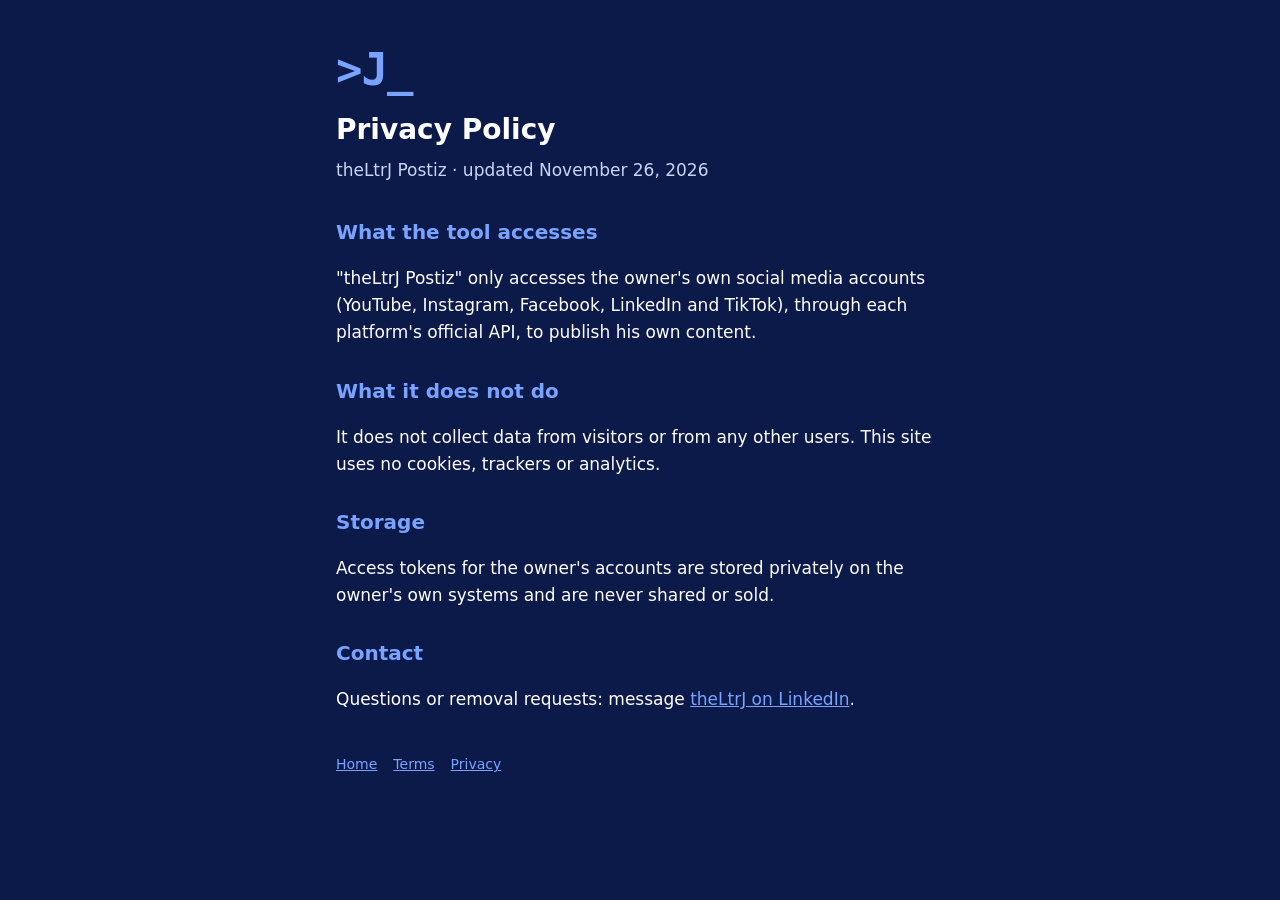
==== privacy/index.html @ e58c538a "theLtrJ links page with terms and privacy Co-Authored-By: Claude Opus 5.5 <noreply@anthropic.com>" ====
<!doctype html>
<html lang="en"><head><meta charset="utf-8"><meta name="viewport" content="width=device-width,initial-scale=1"><title>Privacy - theLtrJ</title><link rel="stylesheet" href="/style.css"></head><body><main>
<div class="mark" aria-label="theLtrJ">&gt;J_</div>
<h1>Privacy Policy</h1>
<p class="tag">theLtrJ Postiz · updated November 26, 2026</p>
<h2>What the tool accesses</h2>
<p>"theLtrJ Postiz" only accesses the owner's own social media accounts (YouTube, Instagram, Facebook, LinkedIn and TikTok), through each platform's official API, to publish his own content.</p>
<h2>What it does not do</h2>
<p>It does not collect data from visitors or from any other users. This site uses no cookies, trackers or analytics.</p>
<h2>Storage</h2>
<p>Access tokens for the owner's accounts are stored privately on the owner's own systems and are never shared or sold.</p>
<h2>Contact</h2>
<p>Questions or removal requests: message <a href="https://www.linkedin.com/company/theltrj/">theLtrJ on LinkedIn</a>.</p>
<footer><a href="/">Home</a><a href="/terms/">Terms</a><a href="/privacy/">Privacy</a></footer></main></body></html>
---- style.css ----
:root{--bg:#0c1a4a;--accent:#7aa2ff;--fg:#fff;--muted:#c9d4f5}
*{box-sizing:border-box}
body{margin:0;background:var(--bg);color:var(--fg);font:17px/1.6 system-ui,-apple-system,"Segoe UI",Roboto,sans-serif}
main{max-width:640px;margin:0 auto;padding:48px 16px}
.mark{font:700 44px/1 ui-monospace,SFMono-Regular,Menlo,monospace;color:var(--accent);letter-spacing:-1px}
h1{font-size:28px;margin:16px 0 4px}
h2{font-size:20px;margin:28px 0 8px;color:var(--accent)}
.tag{color:var(--muted);margin:0 0 32px}
.links a{display:block;padding:14px 18px;margin:0 0 12px;border:1px solid var(--accent);border-radius:12px;color:var(--fg);text-decoration:none;font-weight:600}
.links a:hover,.links a:focus{background:var(--accent);color:var(--bg)}
a{color:var(--accent)}
footer{margin-top:40px;font-size:14px;color:var(--muted)}
footer a{margin-right:16px}
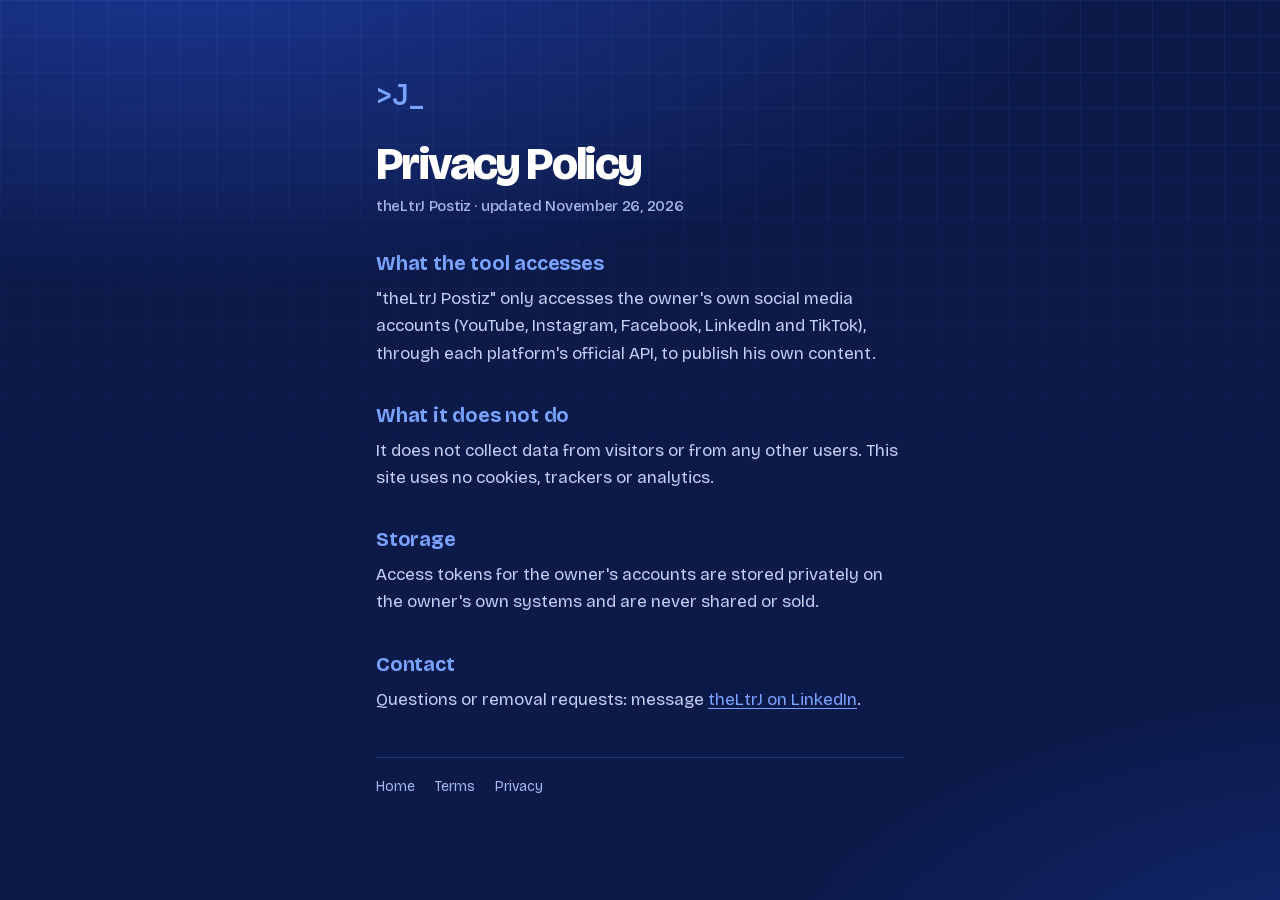
==== commit a3f6fb7e: "Redesign links page: self-hosted type, platform icons, cobalt depth Co-Authored-By: Claude Opus 5.5 " ====
--- a/privacy/index.html
+++ b/privacy/index.html
@@ -1,6 +1,21 @@
 <!doctype html>
-<html lang="en"><head><meta charset="utf-8"><meta name="viewport" content="width=device-width,initial-scale=1"><title>Privacy - theLtrJ</title><link rel="stylesheet" href="/style.css"></head><body><main>
-<div class="mark" aria-label="theLtrJ">&gt;J_</div>
+<html lang="en">
+<head>
+<meta charset="utf-8">
+<meta name="viewport" content="width=device-width,initial-scale=1">
+<title>Privacy Policy - theLtrJ</title>
+<meta name="description" content="Privacy Policy for theLtrJ Postiz.">
+<meta name="theme-color" content="#0c1a4a">
+<meta property="og:title" content="Privacy Policy - theLtrJ">
+<meta property="og:description" content="Privacy Policy for theLtrJ Postiz.">
+<link rel="icon" href="data:image/svg+xml,%3Csvg xmlns='http://www.w3.org/2000/svg' viewBox='0 0 64 64'%3E%3Crect width='64' height='64' rx='14' fill='%230c1a4a'/%3E%3Ctext x='32' y='42' font-family='monospace' font-weight='700' font-size='26' text-anchor='middle' fill='%237aa2ff'%3E%3EJ_%3C/text%3E%3C/svg%3E">
+<link rel="preload" href="/fonts/bricolage.woff2" as="font" type="font/woff2" crossorigin>
+<link rel="stylesheet" href="/style.css">
+</head>
+<body class="doc">
+<main>
+  <a class="back" href="/" aria-label="theLtrJ home"><span class="mark sm">&gt;J_</span></a>
+  <article>
 <h1>Privacy Policy</h1>
 <p class="tag">theLtrJ Postiz · updated November 26, 2026</p>
 <h2>What the tool accesses</h2>
@@ -11,4 +26,8 @@
 <p>Access tokens for the owner's accounts are stored privately on the owner's own systems and are never shared or sold.</p>
 <h2>Contact</h2>
 <p>Questions or removal requests: message <a href="https://www.linkedin.com/company/theltrj/">theLtrJ on LinkedIn</a>.</p>
-<footer><a href="/">Home</a><a href="/terms/">Terms</a><a href="/privacy/">Privacy</a></footer></main></body></html>
+  </article>
+  <footer><a href="/">Home</a><a href="/terms/">Terms</a><a href="/privacy/">Privacy</a></footer>
+</main>
+</body>
+</html>
--- a/style.css
+++ b/style.css
@@ -1,13 +1,86 @@
-:root{--bg:#0c1a4a;--accent:#7aa2ff;--fg:#fff;--muted:#c9d4f5}
+@font-face{font-family:"Bricolage";src:url(/fonts/bricolage.woff2) format("woff2");font-weight:400 800;font-display:swap}
+@font-face{font-family:"JBMono";src:url(/fonts/jetbrains-700.woff2) format("woff2");font-weight:700;font-display:swap}
+
+:root{
+  --bg:#0c1a4a;
+  --bg-deep:#081236;
+  --accent:#7aa2ff;
+  --accent-soft:rgba(122,162,255,.14);
+  --line:rgba(122,162,255,.22);
+  --fg:#fff;
+  --muted:#c3cff3;
+  --dim:#a6b8e8;
+  --ease:cubic-bezier(.16,1,.3,1);
+}
 *{box-sizing:border-box}
-body{margin:0;background:var(--bg);color:var(--fg);font:17px/1.6 system-ui,-apple-system,"Segoe UI",Roboto,sans-serif}
-main{max-width:640px;margin:0 auto;padding:48px 16px}
-.mark{font:700 44px/1 ui-monospace,SFMono-Regular,Menlo,monospace;color:var(--accent);letter-spacing:-1px}
-h1{font-size:28px;margin:16px 0 4px}
-h2{font-size:20px;margin:28px 0 8px;color:var(--accent)}
-.tag{color:var(--muted);margin:0 0 32px}
-.links a{display:block;padding:14px 18px;margin:0 0 12px;border:1px solid var(--accent);border-radius:12px;color:var(--fg);text-decoration:none;font-weight:600}
-.links a:hover,.links a:focus{background:var(--accent);color:var(--bg)}
-a{color:var(--accent)}
-footer{margin-top:40px;font-size:14px;color:var(--muted)}
-footer a{margin-right:16px}
+html{background:var(--bg-deep);color-scheme:dark}
+body{
+  margin:0;min-height:100vh;color:var(--fg);
+  font:400 17px/1.6 "Bricolage",system-ui,sans-serif;
+  background:
+    radial-gradient(120% 70% at 15% -10%,#1d3a9c 0%,rgba(29,58,156,0) 60%),
+    radial-gradient(90% 60% at 110% 110%,#132a78 0%,rgba(19,42,120,0) 55%),
+    var(--bg);
+  -webkit-font-smoothing:antialiased;
+}
+/* fine grid, fading downward: the explainer-reel backdrop */
+body::before{
+  content:"";position:fixed;inset:0;pointer-events:none;
+  background-image:linear-gradient(var(--line) 1px,transparent 1px),linear-gradient(90deg,var(--line) 1px,transparent 1px);
+  background-size:36px 36px;opacity:.35;
+  -webkit-mask-image:linear-gradient(180deg,#000 0%,transparent 55%);mask-image:linear-gradient(180deg,#000 0%,transparent 55%);
+}
+::selection{background:var(--accent);color:var(--bg)}
+a{color:var(--accent);text-underline-offset:3px}
+:focus-visible{outline:2px solid var(--accent);outline-offset:3px;border-radius:6px}
+
+main{position:relative;max-width:560px;margin:0 auto;padding:clamp(40px,9vh,88px) 16px 40px}
+
+/* hero */
+.mark{margin:0;font:700 clamp(64px,19vw,104px)/1 "JBMono",ui-monospace,monospace;color:var(--accent);letter-spacing:-.04em}
+.mark.sm{font-size:28px}
+.cursor{animation:blink 1.1s steps(1) infinite}
+@keyframes blink{50%{opacity:0}}
+h1{margin:22px 0 0;font-weight:800;font-size:clamp(40px,11vw,58px);line-height:1;letter-spacing:-.035em;font-variation-settings:"opsz" 96}
+h1 span{display:block;color:var(--accent);font-weight:600;letter-spacing:-.02em;font-size:.62em;margin-top:8px}
+.tag{margin:26px 0 0;font-size:clamp(22px,6vw,28px);font-weight:700;letter-spacing:-.02em;line-height:1.2}
+.tag .in{color:var(--dim);font-weight:500}
+.lede{margin:10px 0 0;color:var(--muted);max-width:34ch;text-wrap:balance}
+
+/* channel rows */
+.links{list-style:none;margin:40px 0 0;padding:0;display:grid;gap:10px}
+.row{
+  display:flex;align-items:center;gap:14px;min-height:68px;padding:12px 16px 12px 12px;
+  color:var(--fg);text-decoration:none;border:1px solid var(--line);border-radius:16px;
+  background:rgba(255,255,255,.035);
+  box-shadow:0 1px 0 rgba(255,255,255,.04) inset,0 10px 24px -18px rgba(0,0,0,.8);
+  transition:background .35s var(--ease),border-color .35s var(--ease),transform .35s var(--ease);
+}
+.tile{flex:none;display:grid;place-items:center;width:44px;height:44px;border-radius:12px;background:var(--accent-soft);transition:background .35s var(--ease)}
+.tile svg{width:22px;height:22px;fill:var(--accent);transition:fill .35s var(--ease)}
+.who{display:flex;flex-direction:column;line-height:1.25;min-width:0}
+.net{font-weight:700;font-size:18px;letter-spacing:-.01em}
+.handle{color:var(--muted);font-size:15px;overflow:hidden;text-overflow:ellipsis;white-space:nowrap}
+.go{margin-left:auto;flex:none;width:22px;height:22px;fill:none;stroke:var(--dim);stroke-width:2;stroke-linecap:round;stroke-linejoin:round;transition:transform .35s var(--ease),stroke .35s var(--ease)}
+.row:hover,.row:focus-visible{background:var(--accent-soft);border-color:var(--accent);transform:translateY(-1px)}
+.row:hover .tile,.row:focus-visible .tile{background:var(--accent)}
+.row:hover .tile svg,.row:focus-visible .tile svg{fill:var(--bg)}
+.row:hover .go,.row:focus-visible .go{transform:translateX(4px);stroke:var(--accent)}
+.row:active{transform:translateY(0)}
+
+footer{margin-top:44px;padding-top:8px;border-top:1px solid var(--line);font-size:14px;display:flex;gap:20px}
+footer a{color:var(--dim);text-decoration:none;padding:10px 0}
+footer a:hover{color:var(--accent)}
+
+/* terms / privacy */
+.back{display:inline-block;text-decoration:none}
+article{max-width:65ch;margin-top:28px}
+.doc h1{font-size:clamp(34px,9vw,46px)}
+.doc .tag{font-size:15px;font-weight:500;color:var(--dim);margin-top:10px}
+.doc h2{font-size:20px;font-weight:700;margin:32px 0 6px;color:var(--accent);letter-spacing:-.01em}
+.doc p{color:var(--muted);margin:0 0 12px}
+
+@media (prefers-reduced-motion:reduce){
+  .cursor{animation:none}
+  *{transition:none!important}
+}
